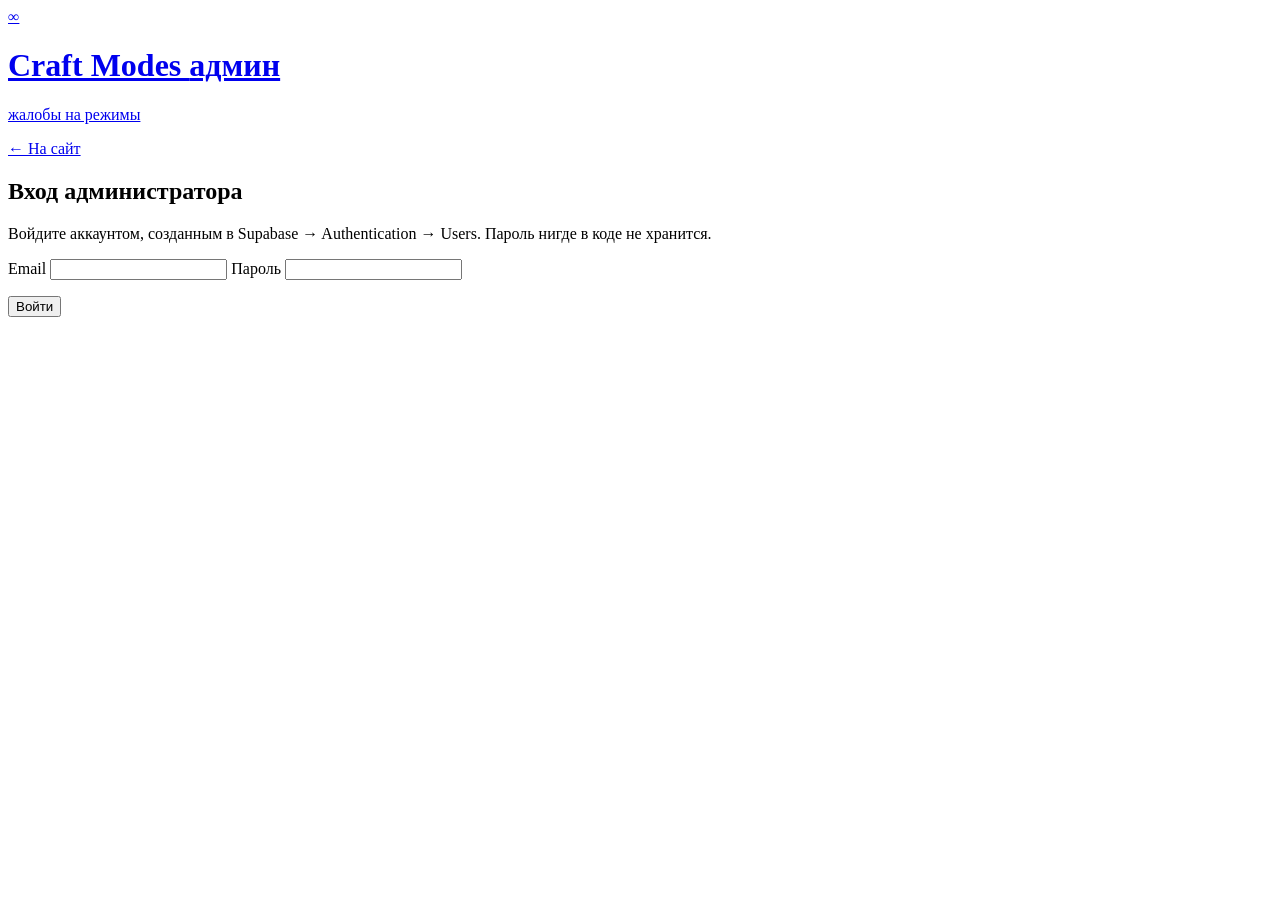
==== admin.html @ 92743a30 "Add files via upload" ====
<!DOCTYPE html>
<html lang="ru">
<head>
  <meta charset="utf-8">
  <meta name="viewport" content="width=device-width, initial-scale=1, viewport-fit=cover">
  <meta name="robots" content="noindex,nofollow">
  <title>Craft Modes — жалобы</title>
  <link rel="icon" href="data:image/svg+xml,<svg xmlns='http://www.w3.org/2000/svg' viewBox='0 0 100 100'><text y='.9em' font-size='90'>🚩</text></svg>">
  <link rel="stylesheet" href="css/style.css">
  <link rel="stylesheet" href="css/admin.css">
</head>
<body>

  <header class="topbar">
    <a class="brand" href="index.html">
      <span class="brand-logo" aria-hidden="true">∞</span>
      <span class="brand-text">
        <h1>Craft Modes <span class="mode-label">админ</span></h1>
        <p>жалобы на режимы</p>
      </span>
    </a>
    <span class="spacer"></span>
    <a class="btn" href="index.html">← На сайт</a>
    <button class="btn" id="logoutBtn" type="button" hidden>Выйти</button>
  </header>

  <main class="admin-layout">
    <section class="admin-card" id="loginPanel">
      <h2>Вход администратора</h2>
      <p class="hint">
        Войдите аккаунтом, созданным в Supabase → Authentication → Users.
        Пароль нигде в коде не хранится.
      </p>
      <form class="admin-form" id="loginForm" autocomplete="on">
        <label class="field">
          <span>Email</span>
          <input id="adminEmail" type="email" autocomplete="username" required>
        </label>
        <label class="field">
          <span>Пароль</span>
          <input id="adminPassword" type="password" autocomplete="current-password" required>
        </label>
        <p class="hint" id="loginHint" role="status"></p>
        <button class="btn btn--primary" type="submit" id="loginBtn">Войти</button>
      </form>
    </section>

    <section class="admin-card" id="reportsPanel" hidden>
      <div class="admin-head">
        <div>
          <h2>Жалобы <span class="panel-count" id="reportsCount">0</span></h2>
          <p class="hint">Новые сверху. Закрытые можно вернуть в работу.</p>
        </div>
        <button class="btn" id="refreshBtn" type="button">↻ Обновить</button>
      </div>
      <div class="report-list" id="reportsList"></div>
      <div class="empty-note" id="reportsEmpty" hidden>Жалоб пока нет.</div>
      <p class="hint" id="reportsHint" role="status"></p>
    </section>
  </main>

  <div class="toasts" id="toasts" aria-live="polite"></div>

  <script src="js/config.js"></script>
  <script src="js/admin.js"></script>
</body>
</html>
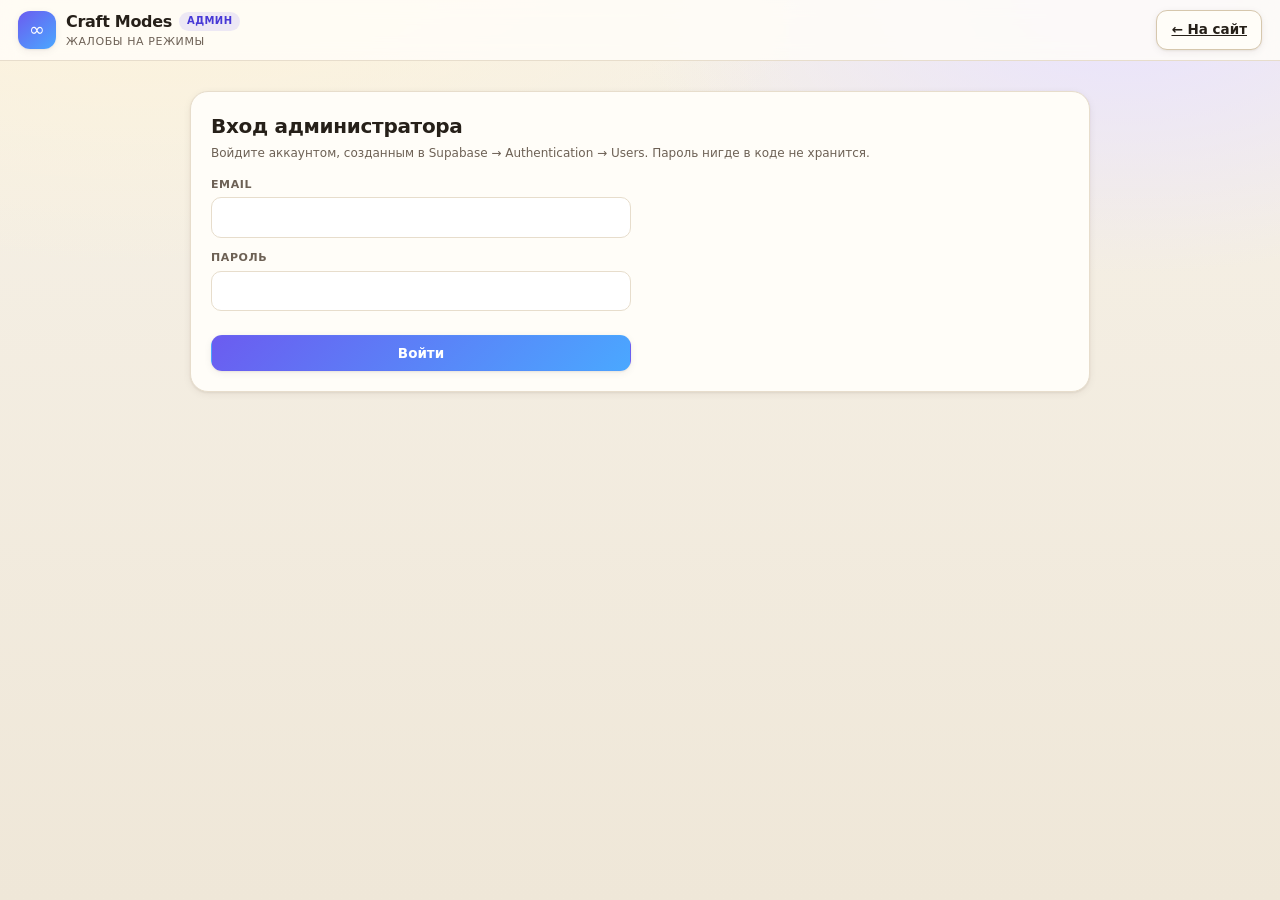
==== commit 28adf558: "Add files via upload" ====
--- a/admin.html
+++ b/admin.html
@@ -1,4 +1,4 @@
-<!DOCTYPE html>
+﻿<!DOCTYPE html>
 <html lang="ru">
 <head>
   <meta charset="utf-8">
@@ -6,8 +6,8 @@
   <meta name="robots" content="noindex,nofollow">
   <title>Craft Modes — жалобы</title>
   <link rel="icon" href="data:image/svg+xml,<svg xmlns='http://www.w3.org/2000/svg' viewBox='0 0 100 100'><text y='.9em' font-size='90'>🚩</text></svg>">
-  <link rel="stylesheet" href="css/style.css">
-  <link rel="stylesheet" href="css/admin.css">
+  <link rel="stylesheet" href="style.css">
+  <link rel="stylesheet" href="admin.css">
 </head>
 <body>
 
@@ -61,7 +61,8 @@
 
   <div class="toasts" id="toasts" aria-live="polite"></div>
 
-  <script src="js/config.js"></script>
-  <script src="js/admin.js"></script>
+  <script src="config.js"></script>
+  <script src="admin.js"></script>
 </body>
 </html>
+
--- a/style.css
+++ b/style.css
@@ -0,0 +1,1190 @@
+/* =========================================================
+   Craft Modes — стили
+   ========================================================= */
+
+:root {
+  --bg: #f6f1e7;
+  --bg-2: #efe7d8;
+  --card: #fffdf8;
+  --ink: #262019;
+  --ink-soft: #6d6155;
+  --line: #e7ddcc;
+  --line-strong: #d6c7ad;
+  --accent: #6b5cf0;
+  --accent-2: #4aa8ff;
+  --accent-deep: #4738d6;
+  --warn: #d9503f;
+  --ok: #2f9e5f;
+  --shadow-sm: 0 1px 2px rgba(58, 40, 20, 0.08), 0 2px 8px rgba(58, 40, 20, 0.06);
+  --shadow-md: 0 6px 18px rgba(58, 40, 20, 0.1);
+  --shadow-lg: 0 18px 45px rgba(58, 40, 20, 0.18);
+  --radius: 14px;
+  --font: "Segoe UI", "Inter", system-ui, -apple-system, Roboto, "Helvetica Neue", Arial, sans-serif;
+  --emoji: "Segoe UI Emoji", "Apple Color Emoji", "Noto Color Emoji", sans-serif;
+}
+
+* { box-sizing: border-box; }
+
+html, body { height: 100%; }
+
+body {
+  margin: 0;
+  display: flex;
+  flex-direction: column;
+  min-height: 100dvh;
+  font-family: var(--font);
+  font-size: 15px;
+  line-height: 1.45;
+  color: var(--ink);
+  background: radial-gradient(1200px 600px at 12% -10%, #fff4d9 0%, transparent 60%),
+              radial-gradient(900px 500px at 88% 0%, #e8e2ff 0%, transparent 55%),
+              linear-gradient(180deg, var(--bg) 0%, var(--bg-2) 100%);
+  -webkit-font-smoothing: antialiased;
+}
+
+button { font-family: inherit; }
+input { font-family: inherit; }
+
+[hidden] { display: none !important; }
+
+/* ---------- шапка ---------- */
+
+.topbar {
+  flex: 0 0 auto;
+  display: flex;
+  align-items: center;
+  gap: 12px;
+  padding: 10px 18px;
+  background: rgba(255, 253, 248, 0.85);
+  border-bottom: 1px solid var(--line);
+  backdrop-filter: blur(10px);
+}
+
+.topbar .actions {
+  display: flex;
+  align-items: center;
+  gap: 8px;
+}
+
+.brand {
+  display: flex;
+  align-items: center;
+  gap: 10px;
+  text-decoration: none;
+  color: inherit;
+}
+
+.brand-logo {
+  display: grid;
+  place-items: center;
+  width: 38px;
+  height: 38px;
+  border-radius: 12px;
+  background: linear-gradient(140deg, var(--accent), var(--accent-2));
+  color: #fff;
+  font-size: 19px;
+  box-shadow: var(--shadow-sm);
+}
+
+.brand-text h1 {
+  display: flex;
+  align-items: center;
+  gap: 7px;
+  margin: 0;
+  font-size: 16px;
+  letter-spacing: -0.3px;
+}
+
+.brand-text p {
+  margin: 1px 0 0;
+  font-size: 11px;
+  color: var(--ink-soft);
+  text-transform: uppercase;
+  letter-spacing: 0.6px;
+}
+
+.mode-label {
+  display: inline-block;
+  padding: 2px 8px 3px;
+  border-radius: 999px;
+  vertical-align: 2px;
+  background: rgba(107, 92, 240, 0.12);
+  color: var(--accent-deep);
+  font-size: 10px;
+  font-weight: 800;
+  letter-spacing: 0.04em;
+  text-transform: uppercase;
+  white-space: nowrap;
+}
+
+/* ---------- статистика в шапке ---------- */
+
+.stats {
+  display: flex;
+  align-items: center;
+  gap: 8px;
+}
+
+.stat {
+  display: inline-flex;
+  align-items: baseline;
+  gap: 5px;
+  padding: 6px 11px;
+  border: 1px solid var(--line);
+  border-radius: 999px;
+  background: var(--card);
+  box-shadow: var(--shadow-sm);
+  font-size: 13px;
+  font-weight: 750;
+  white-space: nowrap;
+}
+
+.stat span { font-family: var(--emoji); font-size: 14px; }
+.stat small { font-size: 11px; font-weight: 650; color: var(--ink-soft); }
+
+/* ---------- «сохранено» ---------- */
+
+.save-pill {
+  display: inline-flex;
+  align-items: center;
+  gap: 6px;
+  padding: 6px 10px;
+  border: 1px solid var(--line);
+  border-radius: 999px;
+  background: var(--card);
+  color: var(--ink-soft);
+  font-size: 12px;
+  font-weight: 650;
+  cursor: pointer;
+  white-space: nowrap;
+  box-shadow: var(--shadow-sm);
+}
+
+.save-dot {
+  width: 7px;
+  height: 7px;
+  border-radius: 999px;
+  background: #47b26b;
+}
+
+.save-pill[data-state="dirty"] .save-dot { background: #e2a33a; }
+.save-pill[data-state="local"] .save-dot { background: #9d9284; }
+
+/* ---------- действия ---------- */
+
+.actions {
+  display: flex;
+  align-items: center;
+  gap: 8px;
+}
+
+.btn--icon {
+  width: 38px;
+  padding: 0;
+  font-size: 18px;
+  font-weight: 800;
+  line-height: 1;
+}
+
+/* ---------- меню ---------- */
+
+.menu {
+  position: fixed;
+  top: 62px;
+  right: 18px;
+  z-index: 300;
+  min-width: 240px;
+  padding: 6px;
+  border: 1px solid var(--line-strong);
+  border-radius: 14px;
+  background: var(--card);
+  box-shadow: var(--shadow-lg);
+}
+
+.menu[hidden] { display: none; }
+
+.menu button {
+  display: flex;
+  width: 100%;
+  align-items: center;
+  gap: 9px;
+  padding: 9px 11px;
+  border: none;
+  border-radius: 9px;
+  background: transparent;
+  color: var(--ink);
+  font-size: 13.5px;
+  font-weight: 650;
+  text-align: left;
+  cursor: pointer;
+}
+
+.menu button:hover { background: var(--bg-2); }
+.menu button.danger { color: var(--warn); }
+.menu-sep { height: 1px; margin: 5px 3px; background: var(--line); }
+
+.spacer { flex: 1; }
+
+/* ---------- кнопки ---------- */
+
+.btn {
+  display: inline-flex;
+  align-items: center;
+  justify-content: center;
+  gap: 7px;
+  padding: 9px 14px;
+  border: 1px solid var(--line-strong);
+  border-radius: 11px;
+  background: var(--card);
+  color: var(--ink);
+  font-size: 13.5px;
+  font-weight: 650;
+  cursor: pointer;
+  white-space: nowrap;
+  transition: transform 0.12s, box-shadow 0.12s, background 0.12s, border-color 0.12s;
+  box-shadow: var(--shadow-sm);
+}
+
+.btn:hover { transform: translateY(-1px); box-shadow: var(--shadow-md); }
+.btn:active { transform: translateY(0); }
+.btn:disabled { opacity: 0.55; cursor: default; transform: none; box-shadow: none; }
+
+.btn--primary {
+  border-color: transparent;
+  background: linear-gradient(135deg, var(--accent), var(--accent-2));
+  color: #fff;
+}
+
+.btn--ghost {
+  background: transparent;
+  border-color: transparent;
+  box-shadow: none;
+  color: var(--ink-soft);
+}
+.btn--ghost:hover { background: rgba(0, 0, 0, 0.05); box-shadow: none; }
+
+.btn--danger {
+  border-color: transparent;
+  background: linear-gradient(135deg, #f2705b, var(--warn));
+  color: #fff;
+}
+
+.btn--small { padding: 6px 10px; font-size: 12.5px; border-radius: 9px; }
+
+/* ---------- экраны ---------- */
+
+.screen {
+  flex: 1 1 auto;
+  display: flex;
+  flex-direction: column;
+  min-height: 0;
+}
+
+/* ---------- главная ---------- */
+
+.lobby {
+  width: min(1000px, calc(100vw - 32px));
+  margin: 0 auto;
+  padding: 34px 0 40px;
+}
+
+.hero h1 {
+  margin: 0 0 8px;
+  font-size: clamp(24px, 3.4vw, 36px);
+  letter-spacing: -0.8px;
+}
+
+.hero p {
+  margin: 0 0 22px;
+  max-width: 720px;
+  color: var(--ink-soft);
+  font-size: 15px;
+}
+
+.lobby-actions {
+  display: flex;
+  flex-wrap: wrap;
+  gap: 10px;
+  margin-bottom: 30px;
+}
+
+.section-title {
+  display: flex;
+  align-items: baseline;
+  gap: 10px;
+  margin: 0 0 12px;
+  font-size: 17px;
+  letter-spacing: -0.3px;
+}
+
+.section-title small {
+  font-size: 12.5px;
+  font-weight: 600;
+  color: var(--ink-soft);
+}
+
+.catalog-search {
+  max-width: 430px;
+  margin: 0 0 12px;
+}
+
+.mode-grid {
+  display: grid;
+  grid-template-columns: repeat(auto-fill, minmax(270px, 1fr));
+  gap: 12px;
+}
+
+.mode-card {
+  display: flex;
+  flex-direction: column;
+  gap: 8px;
+  min-width: 0;
+  padding: 14px 15px 13px;
+  border: 1px solid var(--line);
+  border-radius: var(--radius);
+  background: var(--card);
+  box-shadow: var(--shadow-sm);
+  text-align: left;
+  cursor: pointer;
+  transition: transform 0.13s, box-shadow 0.13s, border-color 0.13s;
+  overflow: hidden;
+}
+
+.mode-card:hover {
+  transform: translateY(-2px);
+  box-shadow: var(--shadow-md);
+  border-color: var(--accent);
+}
+
+.mode-card-head {
+  display: flex;
+  align-items: flex-start;
+  gap: 10px;
+}
+
+.mode-badge {
+  display: grid;
+  place-items: center;
+  width: 34px;
+  height: 34px;
+  flex: 0 0 auto;
+  border-radius: 10px;
+  background: hsl(var(--h, 260) 80% 93%);
+  font-family: var(--emoji);
+  font-size: 18px;
+}
+
+.mode-name {
+  font-size: 15px;
+  font-weight: 750;
+  letter-spacing: -0.2px;
+  overflow: hidden;
+  text-overflow: ellipsis;
+  white-space: nowrap;
+}
+
+.mode-author {
+  font-size: 12px;
+  color: var(--ink-soft);
+}
+
+.mode-desc {
+  margin: 0;
+  font-size: 13px;
+  color: var(--ink-soft);
+  display: -webkit-box;
+  -webkit-line-clamp: 2;
+  -webkit-box-orient: vertical;
+  overflow: hidden;
+  min-height: 1.3em;
+}
+
+.mode-foot {
+  display: flex;
+  align-items: center;
+  flex-wrap: wrap;
+  gap: 7px 10px;
+  margin-top: auto;
+  padding-top: 4px;
+  font-size: 12px;
+  color: var(--ink-soft);
+}
+
+.mode-card .mode-foot .btn {
+  flex: 0 1 auto;
+  min-width: 0;
+}
+
+.mode-foot .dot { opacity: 0.5; }
+
+.mode-like {
+  margin-left: auto;
+  display: inline-flex;
+  align-items: center;
+  gap: 4px;
+  padding: 4px 9px;
+  border: 1px solid var(--line);
+  border-radius: 999px;
+  background: #fff;
+  font-size: 12px;
+  font-weight: 700;
+  color: var(--ink-soft);
+  cursor: pointer;
+}
+
+.mode-like:hover { border-color: var(--warn); color: var(--warn); }
+.mode-like.is-liked { border-color: var(--warn); color: var(--warn); background: #fff1ef; }
+
+.mode-report {
+  display: inline-flex;
+  align-items: center;
+  justify-content: center;
+  width: 27px;
+  height: 27px;
+  border: 1px solid var(--line);
+  border-radius: 999px;
+  background: #fff;
+  font-family: var(--emoji);
+  font-size: 13px;
+  cursor: pointer;
+}
+
+.mode-report:hover { border-color: var(--warn); background: #fff1ef; }
+
+.empty-note {
+  padding: 22px;
+  border: 1px dashed var(--line-strong);
+  border-radius: var(--radius);
+  color: var(--ink-soft);
+  font-size: 14px;
+  background: rgba(255, 255, 255, 0.45);
+}
+
+/* ---------- редактор режима и игра ---------- */
+
+.workspace {
+  flex: 1 1 auto;
+  display: flex;
+  flex-direction: row;
+  min-height: 0;
+  max-height: calc(100dvh - 60px);
+  overflow: hidden;
+  gap: 14px;
+  padding: 12px 14px 14px;
+}
+
+.board-column {
+  flex: 1 1 auto;
+  display: flex;
+  flex-direction: column;
+  min-width: 0;
+  gap: 8px;
+}
+
+.board-toolbar {
+  flex: 0 0 auto;
+  display: flex;
+  align-items: center;
+  gap: 10px;
+  min-height: 34px;
+  font-size: 13px;
+  color: var(--ink-soft);
+}
+
+.mode-pill {
+  display: inline-flex;
+  align-items: center;
+  gap: 7px;
+  padding: 5px 11px;
+  border: 1px solid var(--line);
+  border-radius: 999px;
+  background: var(--card);
+  font-weight: 700;
+  font-size: 12.5px;
+  color: var(--ink);
+  max-width: 46vw;
+}
+
+.mode-pill .name { overflow: hidden; text-overflow: ellipsis; white-space: nowrap; }
+
+.stat-pill {
+  display: inline-flex;
+  align-items: center;
+  gap: 6px;
+  padding: 5px 10px;
+  border: 1px solid var(--line);
+  border-radius: 999px;
+  background: rgba(255, 255, 255, 0.7);
+  font-size: 12.5px;
+  font-weight: 650;
+  color: var(--ink-soft);
+}
+
+.board-tip {
+  flex: 1 1 260px;
+  min-width: 0;
+  margin: 0;
+  font-size: 12.5px;
+  color: var(--ink-soft);
+  overflow: hidden;
+  text-overflow: ellipsis;
+  white-space: nowrap;
+}
+
+.board-tools {
+  display: flex;
+  align-items: center;
+  gap: 7px;
+  margin-left: auto;
+  flex-wrap: wrap;
+}
+
+.board-counter {
+  font-size: 12px;
+  color: var(--ink-soft);
+  white-space: nowrap;
+}
+
+.board {
+  position: relative;
+  flex: 1 1 auto;
+  min-height: 320px;
+  border: 1px solid var(--line);
+  border-radius: 18px;
+  background: var(--card);
+  background-image: radial-gradient(rgba(120, 100, 70, 0.13) 1px, transparent 1px);
+  background-size: 22px 22px;
+  overflow: hidden;
+  box-shadow: inset 0 1px 0 #fff, var(--shadow-sm);
+  touch-action: none;
+}
+
+.board.is-dragging {
+  /* Во время переноса фишка может выйти за стол и визуально лечь на панель. */
+  overflow: visible;
+  z-index: 30;
+}
+
+.panel {
+  position: relative;
+  z-index: 1;
+  flex: 0 0 296px;
+  display: flex;
+  flex-direction: column;
+  gap: 8px;
+  min-height: 0;
+  padding: 12px;
+  border: 1px solid var(--line);
+  border-radius: 18px;
+  background: var(--card);
+  box-shadow: var(--shadow-sm);
+  transition: border-color 0.13s, box-shadow 0.13s;
+}
+
+.panel.is-drop-target {
+  border-color: rgba(217, 80, 63, 0.72);
+  box-shadow:
+    inset 0 0 0 3px rgba(217, 80, 63, 0.1),
+    var(--shadow-md);
+}
+
+.panel-head {
+  display: flex;
+  align-items: center;
+  gap: 8px;
+  font-size: 12px;
+  font-weight: 800;
+  letter-spacing: 0.6px;
+  text-transform: uppercase;
+  color: var(--ink-soft);
+}
+
+.panel-count {
+  margin-left: auto;
+  padding: 1px 8px;
+  border-radius: 999px;
+  background: rgba(107, 92, 240, 0.12);
+  color: var(--accent-deep);
+  font-size: 11px;
+}
+
+.search {
+  display: flex;
+  align-items: center;
+  gap: 7px;
+  padding: 7px 10px;
+  border: 1px solid var(--line);
+  border-radius: 10px;
+  background: #fff;
+}
+
+.search input {
+  flex: 1;
+  min-width: 0;
+  border: none;
+  outline: none;
+  background: transparent;
+  font-size: 13px;
+  color: var(--ink);
+}
+
+.elements-list {
+  flex: 1 1 auto;
+  min-height: 0;
+  overflow-y: auto;
+  display: flex;
+  flex-direction: column;
+  gap: 3px;
+  padding-right: 2px;
+  scrollbar-width: thin;
+}
+
+.el-item {
+  display: flex;
+  align-items: center;
+  width: 100%;
+  gap: 9px;
+  padding: 5px 8px;
+  border: 1px solid transparent;
+  border-radius: 10px;
+  background: transparent;
+  font-size: 13px;
+  font-weight: 650;
+  color: var(--ink);
+  text-align: left;
+  cursor: pointer;
+}
+
+.el-item:hover { background: #f7f2e8; border-color: var(--line); }
+
+.el-item .el-emoji {
+  display: grid;
+  place-items: center;
+  width: 26px;
+  height: 26px;
+  flex: 0 0 auto;
+  border-radius: 8px;
+  background: hsl(var(--h, 260) 78% 92%);
+  font-family: var(--emoji);
+  font-size: 15px;
+}
+
+.el-item .el-name {
+  overflow: hidden;
+  text-overflow: ellipsis;
+  white-space: nowrap;
+}
+
+.el-item .el-mark {
+  margin-left: auto;
+  color: var(--accent-deep);
+  font-weight: 800;
+  opacity: 0.6;
+}
+.el-item:hover .el-mark { opacity: 1; }
+
+.panel-hint {
+  margin: 0;
+  font-size: 11.5px;
+  color: var(--ink-soft);
+}
+
+/* ---------- фишки на столе ---------- */
+
+.chip {
+  --h: 260;
+  position: absolute;
+  display: inline-flex;
+  align-items: center;
+  gap: 7px;
+  padding: 7px 12px 7px 8px;
+  border: 1px solid rgba(0, 0, 0, 0.07);
+  border-radius: 999px;
+  background: linear-gradient(180deg, #fff 0%, hsl(var(--h) 70% 96%) 100%);
+  box-shadow: var(--shadow-sm);
+  font-size: 13px;
+  font-weight: 650;
+  color: var(--ink);
+  cursor: grab;
+  user-select: none;
+  max-width: 260px;
+  transition: box-shadow 0.13s, border-color 0.13s;
+  touch-action: none;
+}
+
+.chip:hover { box-shadow: var(--shadow-md); }
+
+.chip .chip-emoji {
+  display: grid;
+  place-items: center;
+  width: 24px;
+  height: 24px;
+  flex: 0 0 auto;
+  border-radius: 999px;
+  background: hsl(var(--h) 78% 90%);
+  font-family: var(--emoji);
+  font-size: 14px;
+}
+
+.chip .chip-name {
+  overflow: hidden;
+  text-overflow: ellipsis;
+  white-space: nowrap;
+}
+
+.chip.is-selected {
+  border-color: var(--accent);
+  box-shadow: 0 0 0 3px rgba(107, 92, 240, 0.22), var(--shadow-md);
+}
+
+.chip.is-dragging { cursor: grabbing; z-index: 999; box-shadow: var(--shadow-lg); }
+.chip.is-over { border-color: var(--accent); }
+.chip.is-new { animation: chip-pop 0.45s cubic-bezier(0.34, 1.56, 0.64, 1); }
+
+@keyframes chip-pop {
+  from { transform: scale(0.6); opacity: 0; }
+  to { transform: scale(1); opacity: 1; }
+}
+
+.board-empty {
+  position: absolute;
+  inset: 0;
+  display: flex;
+  flex-direction: column;
+  align-items: center;
+  justify-content: center;
+  gap: 4px;
+  padding: 24px;
+  text-align: center;
+  color: var(--ink-soft);
+  font-size: 14px;
+  pointer-events: none;
+}
+
+.board-empty-art {
+  font-size: 28px;
+  line-height: 1;
+  color: var(--accent);
+  opacity: 0.55;
+}
+
+.board-empty p {
+  margin: 0;
+  font-size: 14px;
+  font-weight: 750;
+  color: var(--ink);
+}
+
+.board-empty span {
+  max-width: 300px;
+  font-size: 12.5px;
+  color: var(--ink-soft);
+}
+
+/* ---------- модальные окна ---------- */
+
+.modal {
+  width: min(560px, calc(100vw - 28px));
+  max-height: min(86dvh, 760px);
+  padding: 0;
+  border: none;
+  border-radius: 20px;
+  background: var(--card);
+  box-shadow: var(--shadow-lg);
+  color: var(--ink);
+}
+
+.modal::backdrop { background: rgba(40, 30, 15, 0.42); backdrop-filter: blur(3px); }
+
+.modal[open] { display: flex; flex-direction: column; }
+
+.modal-head {
+  display: flex;
+  align-items: flex-start;
+  gap: 12px;
+  padding: 18px 18px 12px;
+  border-bottom: 1px solid var(--line);
+}
+
+.modal-head h3 { margin: 0 0 3px; font-size: 17px; letter-spacing: -0.3px; }
+.modal-head p { margin: 0; font-size: 12.5px; color: var(--ink-soft); }
+
+.modal-close {
+  margin-left: auto;
+  width: 30px;
+  height: 30px;
+  flex: 0 0 auto;
+  border: 1px solid var(--line);
+  border-radius: 9px;
+  background: #fff;
+  color: var(--ink-soft);
+  font-size: 14px;
+  cursor: pointer;
+}
+.modal-close:hover { background: #f3ece0; }
+
+.modal-body {
+  padding: 16px 18px 18px;
+  overflow-y: auto;
+  display: flex;
+  flex-direction: column;
+  gap: 12px;
+}
+
+.field { display: flex; flex-direction: column; gap: 5px; }
+.field > span { font-size: 11px; font-weight: 800; letter-spacing: 0.6px; text-transform: uppercase; color: var(--ink-soft); }
+
+.field input,
+.field textarea,
+.field select {
+  padding: 9px 11px;
+  border: 1.5px solid var(--line);
+  border-radius: 10px;
+  background: #fff;
+  color: var(--ink);
+  font: inherit;
+  font-size: 14px;
+  outline: none;
+  resize: vertical;
+}
+
+.field select { resize: none; cursor: pointer; }
+
+.field input:focus,
+.field textarea:focus { border-color: var(--accent); box-shadow: 0 0 0 3px rgba(107, 92, 240, 0.15); }
+
+.emoji-input {
+  display: flex;
+  align-items: stretch;
+  gap: 7px;
+}
+
+.emoji-input input {
+  width: 96px;
+  min-width: 0;
+  text-align: center;
+  font-family: var(--emoji);
+  font-size: 19px;
+}
+
+.emoji-button {
+  flex: 0 0 auto;
+  width: 42px;
+  border: 1.5px solid var(--line);
+  border-radius: 10px;
+  background: #fff;
+  font-family: var(--emoji);
+  font-size: 20px;
+  cursor: pointer;
+  transition: border-color 0.13s, background 0.13s;
+}
+
+.emoji-button:hover { border-color: var(--accent); background: #faf7ff; }
+
+.modal--emoji {
+  width: min(620px, calc(100vw - 28px));
+}
+
+.emoji-tabs {
+  display: flex;
+  gap: 5px;
+  overflow-x: auto;
+  padding-bottom: 3px;
+  scrollbar-width: thin;
+}
+
+.emoji-tab {
+  flex: 0 0 auto;
+  padding: 6px 9px;
+  border: 1px solid var(--line);
+  border-radius: 999px;
+  background: var(--card);
+  color: var(--ink-soft);
+  font-size: 12px;
+  font-weight: 650;
+  cursor: pointer;
+  white-space: nowrap;
+}
+
+.emoji-tab:hover { border-color: var(--accent); }
+.emoji-tab.is-active { background: #eeeaff; border-color: var(--accent); color: var(--accent-deep); }
+
+.emoji-grid {
+  display: grid;
+  grid-template-columns: repeat(auto-fill, minmax(44px, 1fr));
+  gap: 4px;
+  max-height: min(50dvh, 420px);
+  overflow-y: auto;
+  padding-right: 2px;
+  scrollbar-width: thin;
+}
+
+.emoji-cell {
+  display: grid;
+  place-items: center;
+  width: 100%;
+  aspect-ratio: 1;
+  border: 1px solid transparent;
+  border-radius: 10px;
+  background: transparent;
+  font-family: var(--emoji);
+  font-size: 24px;
+  cursor: pointer;
+}
+
+.emoji-cell:hover { background: #f3ece0; border-color: var(--line); }
+
+.field-row { display: flex; gap: 12px; flex-wrap: wrap; }
+.field-row .field { flex: 1 1 160px; }
+.field-row .field--emoji { flex: 0 0 auto; }
+
+.hint { margin: 0; font-size: 12px; color: var(--ink-soft); }
+.hint.is-error { color: var(--warn); }
+
+.pair { display: flex; align-items: center; gap: 8px; flex-wrap: wrap; }
+.pair-plus { font-weight: 800; color: var(--ink-soft); }
+
+.mini-chip {
+  --h: 260;
+  display: inline-flex;
+  align-items: center;
+  gap: 6px;
+  padding: 4px 10px 4px 5px;
+  border: 1px solid var(--line);
+  border-radius: 999px;
+  background: hsl(var(--h) 70% 96%);
+  font-size: 13px;
+  font-weight: 650;
+}
+
+.mini-chip .mini-emoji {
+  display: grid;
+  place-items: center;
+  width: 22px;
+  height: 22px;
+  border-radius: 999px;
+  background: hsl(var(--h) 78% 89%);
+  font-family: var(--emoji);
+  font-size: 13px;
+}
+
+.mini-chip.is-pickable {
+  font: inherit;
+  font-size: 13px;
+  font-weight: 650;
+  color: var(--ink);
+  cursor: pointer;
+  transition: transform 0.12s, border-color 0.12s, box-shadow 0.12s;
+}
+
+.mini-chip.is-pickable:hover {
+  transform: translateY(-1px);
+  border-color: var(--accent);
+  box-shadow: var(--shadow-sm);
+}
+
+.tabs { display: flex; gap: 6px; padding: 3px; border-radius: 12px; background: #f3ece0; }
+.tab {
+  flex: 1;
+  padding: 7px 10px;
+  border: none;
+  border-radius: 9px;
+  background: transparent;
+  font-size: 12.5px;
+  font-weight: 700;
+  color: var(--ink-soft);
+  cursor: pointer;
+}
+.tab.is-active { background: #fff; color: var(--ink); box-shadow: var(--shadow-sm); }
+
+.mode-preview {
+  display: flex;
+  align-items: center;
+  gap: 10px;
+  padding: 10px 12px;
+  border: 1px dashed var(--line-strong);
+  border-radius: 12px;
+  background: rgba(255, 255, 255, 0.6);
+  font-size: 13px;
+  color: var(--ink-soft);
+}
+
+.mode-preview b { color: var(--ink); }
+
+.mode-actions { display: flex; gap: 8px; flex-wrap: wrap; margin-top: 4px; }
+
+.chip-list { display: flex; flex-wrap: wrap; gap: 6px; max-height: 160px; overflow-y: auto; }
+
+.error-box {
+  padding: 10px 12px;
+  border: 1px solid #f0c9c2;
+  border-radius: 10px;
+  background: #fff3f1;
+  color: #a03a2c;
+  font-size: 12.5px;
+}
+
+/* ---------- книга рецептов ---------- */
+
+.modal--recipes {
+  width: min(680px, calc(100vw - 28px));
+}
+
+.recipe-list {
+  display: flex;
+  flex-direction: column;
+  gap: 5px;
+  max-height: min(56dvh, 520px);
+  overflow-y: auto;
+  scrollbar-width: thin;
+}
+
+.recipe-row {
+  display: flex;
+  align-items: center;
+  gap: 8px;
+  flex-wrap: wrap;
+  padding: 8px 10px;
+  border: 1px solid var(--line);
+  border-radius: 10px;
+  background: #fffdf8;
+}
+
+.recipe-pair {
+  display: flex;
+  align-items: center;
+  gap: 6px;
+  flex-wrap: wrap;
+  min-width: 0;
+}
+
+.recipe-arrow {
+  font-weight: 800;
+  color: var(--ink-soft);
+}
+
+.recipe-badge {
+  margin-left: auto;
+  padding: 2px 8px;
+  border-radius: 999px;
+  background: #f0ece4;
+  color: var(--ink-soft);
+  font-size: 10px;
+  font-weight: 800;
+  letter-spacing: 0.03em;
+  text-transform: uppercase;
+  white-space: nowrap;
+}
+
+.recipe-badge.is-open { background: #e6f6ec; color: #237a46; }
+.recipe-badge.is-available { background: #eeeaff; color: var(--accent-deep); }
+.recipe-badge.is-locked { background: #f0ece4; color: #9b8f80; }
+.recipe-badge.is-editor { background: #fff3d9; color: #9a6a12; }
+
+.recipe-count {
+  margin: 0;
+  text-align: center;
+  font-size: 12px;
+  color: var(--ink-soft);
+}
+
+.recipe-empty {
+  display: flex;
+  flex-direction: column;
+  align-items: center;
+  gap: 2px;
+  padding: 18px;
+  border: 1px dashed var(--line-strong);
+  border-radius: 12px;
+  text-align: center;
+  color: var(--ink-soft);
+  font-size: 13px;
+}
+
+.recipe-empty b { color: var(--ink); }
+.recipe-empty span { font-size: 12px; }
+
+/* ---------- тосты ---------- */
+
+.toasts {
+  position: fixed;
+  left: 50%;
+  bottom: 18px;
+  transform: translateX(-50%);
+  display: flex;
+  flex-direction: column;
+  gap: 8px;
+  z-index: 400;
+  pointer-events: none;
+}
+
+.toast {
+  display: flex;
+  align-items: center;
+  gap: 9px;
+  padding: 10px 15px;
+  border-radius: 12px;
+  background: rgba(38, 32, 25, 0.94);
+  color: #fff;
+  font-size: 13px;
+  box-shadow: var(--shadow-lg);
+  animation: toast-in 0.2s ease-out;
+}
+
+@keyframes toast-in {
+  from { transform: translateY(8px); opacity: 0; }
+  to { transform: translateY(0); opacity: 1; }
+}
+
+/* ---------- мобильная версия ---------- */
+
+@media (max-width: 820px) {
+  .topbar {
+    flex-wrap: wrap;
+    gap: 7px;
+    padding: 8px 10px;
+  }
+  .topbar .brand {
+    width: 100%;
+    display: flex;
+    align-items: center;
+    gap: 8px;
+  }
+  .topbar .brand-text { flex: 1; }
+  .topbar .brand-text p,
+  .topbar .brand-text .mode-label { display: none; }
+  .topbar .stats {
+    order: 3;
+    width: 100%;
+    gap: 6px;
+  }
+  .topbar .stat { padding: 4px 9px; font-size: 12px; }
+  .topbar .save-pill { order: 2; margin-left: auto; }
+  .topbar .actions { order: 2; flex: 1 1 auto; justify-content: flex-end; }
+  .topbar #btnLobby,
+  .topbar #btnRemote,
+  .topbar #btnCreate,
+  .topbar #btnMenu { flex: 0 1 auto; }
+  .topbar #btnCreate { flex: 1 1 auto; }
+  .workspace {
+    flex-direction: column;
+    max-height: calc(100dvh - 158px);
+    overflow: hidden;
+    padding: 10px;
+    gap: 10px;
+  }
+  .panel {
+    flex: 0 0 auto;
+    max-height: 38dvh;
+    order: 2;
+  }
+  .board { min-height: 36dvh; }
+  .brand-text span { display: none; }
+  .mode-pill { max-width: 42vw; }
+  .board-toolbar { flex-wrap: wrap; }
+  .board-tip { display: none; }
+  .board-tools { width: 100%; justify-content: flex-end; }
+  .menu { top: auto; bottom: 14px; left: 10px; right: 10px; min-width: 0; }
+  .btn-label { display: none; }
+}
+
--- a/admin.css
+++ b/admin.css
@@ -0,0 +1,139 @@
+/* =========================================================
+   Админ-страница жалоб
+   ========================================================= */
+
+.admin-layout {
+  width: min(900px, calc(100vw - 32px));
+  margin: 0 auto;
+  padding: 30px 0 50px;
+  display: flex;
+  flex-direction: column;
+  gap: 16px;
+}
+
+.admin-card {
+  padding: 20px;
+  border: 1px solid var(--line);
+  border-radius: 18px;
+  background: var(--card);
+  box-shadow: var(--shadow-sm);
+}
+
+.admin-card h2 {
+  margin: 0 0 4px;
+  font-size: 20px;
+  letter-spacing: -0.3px;
+}
+
+.admin-card h2 .panel-count {
+  margin-left: 6px;
+  vertical-align: 3px;
+}
+
+.admin-form {
+  display: flex;
+  flex-direction: column;
+  gap: 12px;
+  max-width: 420px;
+  margin-top: 14px;
+}
+
+.admin-head {
+  display: flex;
+  align-items: flex-start;
+  gap: 12px;
+  flex-wrap: wrap;
+  margin-bottom: 14px;
+}
+
+.admin-head .btn { margin-left: auto; }
+
+.report-list {
+  display: flex;
+  flex-direction: column;
+  gap: 9px;
+}
+
+.report-card {
+  padding: 13px 14px;
+  border: 1px solid var(--line);
+  border-radius: 12px;
+  background: #fffdf8;
+}
+
+.report-card.is-resolved { opacity: 0.65; }
+
+.report-top {
+  display: flex;
+  align-items: center;
+  gap: 9px;
+  flex-wrap: wrap;
+}
+
+.report-mode {
+  font-size: 15px;
+  font-weight: 750;
+  letter-spacing: -0.2px;
+}
+
+.report-status {
+  padding: 2px 8px;
+  border-radius: 999px;
+  background: #fff3d9;
+  color: #9a6a12;
+  font-size: 10px;
+  font-weight: 800;
+  text-transform: uppercase;
+}
+
+.report-status.is-resolved { background: #e6f6ec; color: #237a46; }
+
+.report-reason {
+  padding: 2px 8px;
+  border-radius: 999px;
+  background: #eeeaff;
+  color: var(--accent-deep);
+  font-size: 10px;
+  font-weight: 800;
+  text-transform: uppercase;
+}
+
+.report-date {
+  margin-left: auto;
+  font-size: 11px;
+  color: var(--ink-soft);
+}
+
+.report-comment {
+  margin: 7px 0;
+  font-size: 13px;
+  color: var(--ink);
+  white-space: pre-wrap;
+}
+
+.report-meta {
+  display: flex;
+  align-items: center;
+  gap: 9px;
+  flex-wrap: wrap;
+  font-size: 11px;
+  color: var(--ink-soft);
+}
+
+.report-meta .btn { margin-left: auto; }
+
+.report-actions {
+  display: flex;
+  align-items: center;
+  gap: 6px;
+  flex-wrap: wrap;
+  margin-left: auto;
+}
+
+.report-actions .btn { margin-left: 0; }
+
+@media (max-width: 600px) {
+  .admin-layout { padding: 16px 0 30px; }
+  .admin-card { padding: 15px; }
+  .report-date { width: 100%; margin-left: 0; }
+}
